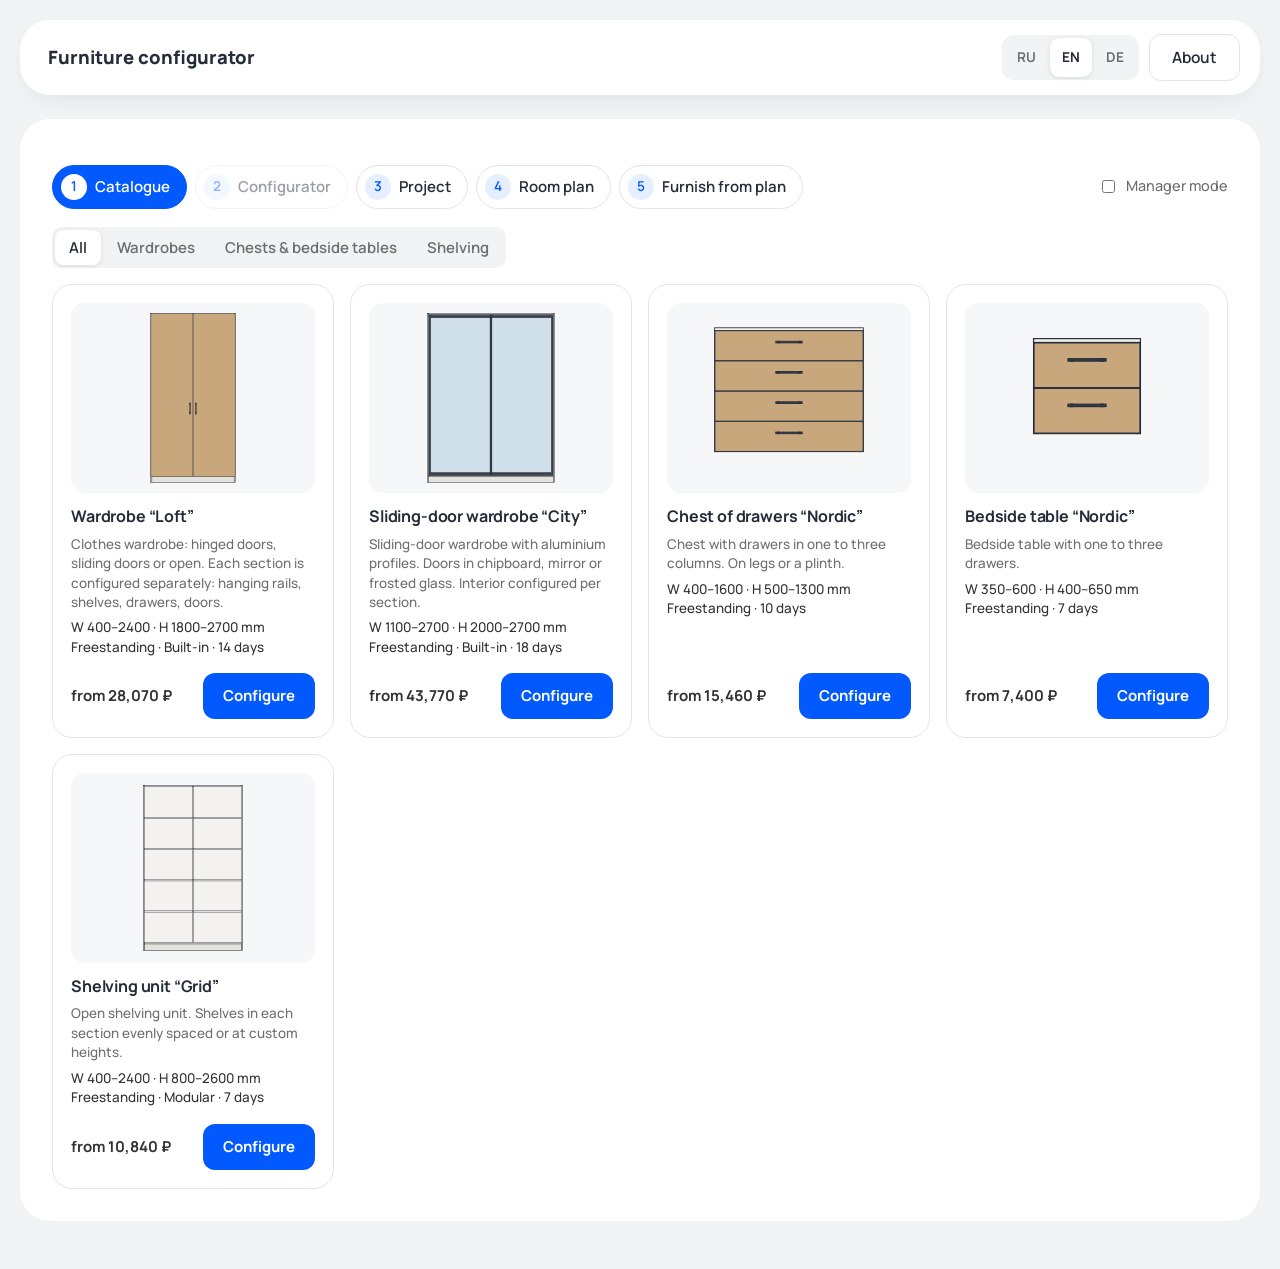
==== app.html @ e1532646 "demo: 2026-09-26" ====
<!doctype html>
<html lang="ru">
<head>
  <meta charset="utf-8" />
  <meta name="viewport" content="width=device-width, initial-scale=1" />
  <title data-t="Конструктор мебели — демо">Конструктор мебели — демо</title>
  <link rel="preconnect" href="https://fonts.googleapis.com" />
  <link rel="stylesheet" href="https://fonts.googleapis.com/css2?family=Manrope:wght@500;600;700;800&display=swap" />
  <link rel="icon" href="data:image/svg+xml,%3Csvg xmlns=%27http://www.w3.org/2000/svg%27 viewBox=%270 0 32 32%27%3E%3Crect width=%2732%27 height=%2732%27 rx=%279%27 fill=%27%23025aff%27/%3E%3Cpath d=%27M9 7h14v18H9zM16 7v18M13 15v3M19 15v3%27 fill=%27none%27 stroke=%27%23fff%27 stroke-width=%272.2%27 stroke-linecap=%27round%27/%3E%3C/svg%3E" />
  <script type="module" crossorigin src="./assets/main-Ch8WxBFP.js"></script>
  <link rel="stylesheet" crossorigin href="./assets/main-C3VaAbwR.css">
</head>
<body>
<div class="page app-page">
  <header class="bar">
    <a class="brand" href="index.html" data-t="Конструктор мебели">Конструктор мебели</a>
    <div class="bar-actions" style="margin-left:auto"><div class="lang-switch" role="group" aria-label="Язык" data-t-attr="aria-label"><button type="button" data-lang="ru" lang="ru">RU</button><button type="button" data-lang="en" lang="en">EN</button><button type="button" data-lang="de" lang="de">DE</button></div><a class="btn btn-outline" href="index.html" data-t="О продукте">О продукте</a></div>
  </header>
  <main><section class="card"><div id="furniture-builder" class="app-host"><p class="muted" data-t>Загружаем конструктор…</p></div></section></main>
</div>
</body>
</html>
---- assets/main-C3VaAbwR.css ----
:root{--bg: #f1f3f5;--surface: #ffffff;--ink: #323232;--head: #242b39;--muted: #6e6e6e;--line: #e4e4e4;--accent: #025aff;--accent-hover: #0f5eff;--accent-soft: #e6efff;--dark: #1a1a1a;--ok: #27d061;--crit: #e0443a;--font: "Manrope", "Gilroy", "Helvetica Neue", Arial, sans-serif;--r-card: 30px;--r-inner: 20px;--r-btn: 12px}*{box-sizing:border-box}html{scroll-behavior:smooth}body{margin:0;background:var(--bg);color:var(--ink);font-family:var(--font);font-size:16px;line-height:1.55;font-weight:500}.page{max-width:1240px;margin:0 auto;padding-inline:20px;padding-block:20px 48px;display:flex;flex-direction:column;gap:40px}.bar+main{margin-top:-16px}main{display:flex;flex-direction:column;gap:40px}a{color:var(--accent)}h1,h2,h3{color:var(--head);margin:0;text-wrap:balance;letter-spacing:-.01em}h1{font-size:3.4rem;line-height:1.05;font-weight:700;margin-bottom:20px}h1 .blue{color:var(--accent)}h2{font-size:2rem;font-weight:700;margin-bottom:14px}h3{font-size:1.15rem;font-weight:700;margin-bottom:8px}p{margin:0 0 10px}.muted{color:var(--muted)}.small{font-size:.85rem}.eyebrow{color:var(--accent);font-weight:700;font-size:.85rem;letter-spacing:.02em;margin:0 0 14px}.lede{max-width:56ch;color:var(--muted);font-size:1.05rem;margin:0 0 26px}.bar{background:var(--surface);border-radius:var(--r-card);padding:14px 20px 14px 28px;display:flex;align-items:center;gap:24px;position:sticky;top:12px;z-index:5;box-shadow:0 8px 30px -18px #242b3940}.brand{color:var(--head);text-decoration:none;font-weight:800;font-size:1.15rem;white-space:nowrap}.bar-links{display:flex;gap:26px;margin-inline:auto;font-size:.97rem}.bar-links a{color:var(--ink);text-decoration:none}.bar-links a:hover,.bar-links a:focus-visible{color:var(--accent)}.bar-actions{display:flex;gap:10px;align-items:center}.lang-switch{display:inline-flex;gap:2px;padding:3px;background:var(--bg);border-radius:var(--r-btn)}.lang-switch button{font:inherit;font-size:.85rem;font-weight:700;border:0;background:none;color:var(--muted);padding:9px 12px;border-radius:9px;cursor:pointer}.lang-switch button:hover{color:var(--head)}.lang-switch button:focus-visible{outline:2px solid var(--accent);outline-offset:1px}.lang-switch .on{background:var(--surface);color:var(--head);box-shadow:0 1px 4px #242b391f}.icon-btn{width:50px;height:50px;border:1px solid var(--line);border-radius:14px;display:grid;place-items:center;background:var(--surface)}.icon-btn:hover{border-color:var(--accent)}.btn{display:inline-flex;align-items:center;gap:8px;text-decoration:none;padding:14px 24px;border-radius:var(--r-btn);font-weight:600;font-size:.97rem;line-height:1.2;transition:background .15s ease,color .15s ease,border-color .15s ease}.btn-primary{background:var(--accent);color:#fff}.btn-primary:hover,.btn-primary:focus-visible{background:var(--accent-hover)}.btn-soft{background:var(--accent-soft);color:var(--accent)}.btn-soft:hover,.btn-soft:focus-visible{background:#d8e6ff}.btn-outline{background:var(--surface);color:var(--head);border:1px solid var(--line);padding:13px 22px}.btn-outline:hover,.btn-outline:focus-visible{border-color:var(--accent);color:var(--accent)}.btn-white{background:#fff;color:var(--head);padding:18px 34px;font-size:1.05rem;border-radius:16px}.btn-white:hover,.btn-white:focus-visible{color:var(--accent)}.card{background:var(--surface);border-radius:var(--r-card);padding:52px 52px 48px}.hero{display:grid;grid-template-columns:1.15fr .85fr;gap:24px;align-items:center;padding-block:56px 48px}.hero-art{display:grid;place-items:center}.hero-art .quad{width:100%;max-width:420px;height:auto}.actions{display:flex;gap:12px;flex-wrap:wrap}.sec-head p{max-width:78ch}.engine-status{display:flex;align-items:center;gap:12px;margin:16px 0 12px;font-size:.92rem;color:var(--muted);flex-wrap:wrap}.engine-status .bar-track{flex:0 0 180px;height:8px;background:var(--accent-soft);border-radius:4px;overflow:hidden}.engine-status .fill{height:100%;width:0;background:var(--accent);transition:width .4s ease;border-radius:4px}.engine-status.ready{color:#1a9a4a}.engine-status.error{color:var(--crit)}.engine-status.error .fill{background:var(--crit)}.widget-host{min-height:720px;background:var(--surface);border:1px solid var(--line);border-radius:var(--r-inner);overflow:hidden}.cart-note{margin:14px 0 0;padding:14px 18px;background:var(--accent-soft);color:var(--head);border-radius:14px;font-size:.95rem}.cart-note[hidden]{display:none}.grid{display:grid;gap:16px}.value-grid{grid-template-columns:repeat(auto-fit,minmax(280px,1fr))}.embed-grid{grid-template-columns:repeat(auto-fit,minmax(240px,1fr))}.grid article{border:1px solid var(--line);border-radius:var(--r-inner);padding:22px 24px;display:flex;flex-direction:column;gap:4px;background:var(--surface)}.grid article h3{color:var(--accent)}.grid article p{color:var(--muted);font-size:.95rem;margin:0;flex:1}.checks-list{counter-reset:c;list-style:none;margin:18px 0 0;padding:0;display:grid;grid-template-columns:repeat(auto-fit,minmax(300px,1fr));gap:12px}.checks-list li{counter-increment:c;position:relative;padding:16px 18px 16px 62px;border:1px solid var(--line);border-radius:14px;font-size:.97rem}.checks-list li:before{content:counter(c);position:absolute;left:16px;top:14px;width:32px;height:32px;border-radius:10px;background:var(--accent-soft);color:var(--accent);font-weight:700;font-size:.9rem;display:grid;place-items:center}.checks-list b{color:var(--head);font-weight:700}.shots{display:grid;grid-template-columns:repeat(auto-fit,minmax(300px,1fr));gap:16px}.shots figure{margin:0;border:1px solid var(--line);border-radius:var(--r-inner);overflow:hidden;background:var(--surface)}.shots .zoom{display:block;position:relative;cursor:zoom-in}.shots .zoom:after{content:"Открыть крупно";position:absolute;right:12px;bottom:12px;background:#242b39d1;color:#fff;font-size:.8rem;font-weight:600;padding:6px 10px;border-radius:8px;opacity:0;transition:opacity .15s}.shots .zoom:hover:after,.shots .zoom:focus-visible:after{opacity:1}.shots img{display:block;width:100%;height:auto;max-width:100%;border-bottom:1px solid var(--line)}.lightbox{position:fixed;top:0;right:0;bottom:0;left:0;z-index:50;background:#0f1117e0;display:grid;place-items:center;padding:24px;cursor:zoom-out}.lightbox[hidden]{display:none}.lightbox img{max-width:min(1400px,100%);max-height:100%;width:auto;height:auto;border-radius:14px;background:#fff;box-shadow:0 30px 80px -20px #0009;cursor:default}.lightbox-close{position:absolute;top:16px;right:20px;width:48px;height:48px;border:0;border-radius:14px;background:#fff;color:var(--head);font-size:28px;line-height:1;cursor:pointer}.lightbox-close:hover,.lightbox-close:focus-visible{color:var(--accent)}.shots figcaption{padding:14px 18px;font-size:.92rem;color:var(--muted)}.shots figcaption b{color:var(--head);font-weight:700}.dark{background:var(--dark);color:#fff;position:relative;overflow:hidden}.dark h2,.dark a{color:#fff}.dark .btn-white{color:var(--head)}.dark .btn-white:hover,.dark .btn-white:focus-visible{color:var(--accent)}.contact{display:grid;grid-template-columns:1fr auto;gap:24px 40px;align-items:center;padding-block:52px 28px}.contact-text{position:relative;max-width:46ch}.contact-text p{color:#d9dde5;font-size:1.08rem}.contact .btn-white{position:relative;justify-self:end}.swoosh{position:absolute;right:-60px;top:-40px;width:68%;height:112%;opacity:.95;pointer-events:none}.foot{grid-column:1 / -1;position:relative;display:flex;justify-content:space-between;gap:16px;flex-wrap:wrap;margin-top:36px;padding-top:22px;border-top:1px solid #333;font-size:.88rem;color:#9aa0ab}@media (max-width: 900px){.hero{grid-template-columns:1fr}.hero-art{order:-1}.hero-art .quad{max-width:260px}.bar-links{display:none}.contact{grid-template-columns:1fr}.contact .btn-white{justify-self:start}.swoosh{width:120%;right:-30%;top:auto;bottom:-20%;opacity:.5}}@media (max-width: 560px){.page{padding-inline:12px;padding-block:12px 28px;gap:20px}main{gap:20px}.bar+main{margin-top:-6px}.card{padding:26px 20px 24px;border-radius:22px}.bar{padding:10px 12px 10px 18px;border-radius:22px;top:8px;gap:12px}.bar-actions{margin-left:auto}.lang-switch button{padding:7px 9px}.btn-outline{display:none}h1{font-size:2.1rem}h2{font-size:1.5rem}.engine-status .bar-track{flex-basis:110px}.widget-host{min-height:560px}}@media (prefers-reduced-motion: reduce){html{scroll-behavior:auto}.engine-status .fill{transition:none}}.app-host{min-height:720px;margin-top:18px}.app-page{max-width:1480px}.app-page .card{padding:28px 32px 32px}.steps-list{counter-reset:c;list-style:none;margin:18px 0 0;padding:0;display:grid;grid-template-columns:repeat(auto-fit,minmax(300px,1fr));gap:12px}.steps-list li{counter-increment:c;position:relative;padding:16px 18px 16px 62px;border:1px solid var(--line);border-radius:14px;font-size:.97rem}.steps-list li:before{content:counter(c);position:absolute;left:16px;top:14px;width:32px;height:32px;border-radius:10px;background:var(--accent-soft);color:var(--accent);font-weight:700;font-size:.9rem;display:grid;place-items:center}.steps-list b{color:var(--head);font-weight:700}.hero-art .cab{width:100%;max-width:400px;height:auto}@media (max-width: 560px){.app-page .card{padding:18px 14px 20px}}.fb{--accent: #025aff;--accent-soft: #e6efff;--head: #242b39;--ink: #323232;--muted: #6e6e6e;--line: #e4e4e4;--ok: #1a9a4a;--crit: #e0443a;--warn: #b26a00;font-family:Manrope,Helvetica Neue,Arial,sans-serif;color:var(--ink);font-size:15px;line-height:1.45;font-weight:500}.fb{scroll-margin-top:110px}.fb *,.fb *:before,.fb *:after{box-sizing:border-box}.fb h2{font-size:1.35rem;margin:0 0 2px;color:var(--head)}.fb h3{font-size:1rem;margin:18px 0 8px;color:var(--head)}.fb .muted{color:var(--muted)}.fb .small{font-size:.84rem}.fb .r{text-align:right}.fb .pad{padding:24px}.fb button{font:inherit;cursor:pointer}.fb button:disabled{cursor:not-allowed;opacity:.45}.fb button:focus-visible,.fb input:focus-visible,.fb select:focus-visible,.fb summary:focus-visible{outline:2px solid var(--accent);outline-offset:2px}.fb .btn{border:0;border-radius:12px;padding:12px 20px;font-weight:700}.fb .btn.primary{background:var(--accent);color:#fff}.fb .btn.soft{background:var(--accent-soft);color:var(--accent)}.fb .link{background:none;border:0;padding:0;color:var(--accent);font-weight:600}.fb .tool{border:1px solid var(--line);background:#fff;border-radius:10px;min-width:40px;height:40px;font-weight:600;color:var(--head)}.fb .tool.wide{padding:0 14px}.fb .tool:hover:not(:disabled){border-color:var(--accent);color:var(--accent)}.fb .check{display:inline-flex;gap:8px;align-items:center;font-size:.9rem}.fb .steps{display:flex;gap:8px;flex-wrap:wrap;align-items:center;margin-bottom:18px}.fb .steps button{display:flex;align-items:center;gap:8px;border:1px solid var(--line);background:#fff;border-radius:999px;padding:8px 16px 8px 8px;font-weight:600;color:var(--head)}.fb .steps i{font-style:normal;width:26px;height:26px;border-radius:50%;background:var(--accent-soft);color:var(--accent);display:grid;place-items:center;font-size:.85rem}.fb .steps .on{border-color:var(--accent);background:var(--accent);color:#fff}.fb .steps .on i{background:#fff}.fb .role{margin-left:auto;color:var(--muted)}.fb .seg{display:inline-flex;background:#f1f3f5;border-radius:10px;padding:3px;gap:2px;flex-wrap:wrap}.fb .seg button{border:0;background:none;padding:7px 14px;border-radius:8px;font-weight:600;color:var(--muted)}.fb .seg .on{background:#fff;color:var(--head);box-shadow:0 1px 4px #242b391f}.fb .cats{margin-bottom:16px}.fb .cards{display:grid;grid-template-columns:repeat(auto-fill,minmax(250px,1fr));gap:16px}.fb .card-model{border:1px solid var(--line);border-radius:20px;padding:18px;display:flex;flex-direction:column;gap:6px;background:#fff}.fb .card-model h3{margin:6px 0 0}.fb .card-model p{margin:0}.fb .thumb{width:100%;height:190px;background:#f6f7f9;border-radius:14px}.fb .card-foot{display:flex;justify-content:space-between;align-items:center;margin-top:auto;padding-top:10px}.fb .cfg-head{display:flex;gap:16px;align-items:center;flex-wrap:wrap;margin-bottom:14px}.fb .tools{margin-left:auto;display:flex;gap:6px;flex-wrap:wrap}.fb .cfg-body{display:grid;grid-template-columns:minmax(0,1fr) 380px;gap:20px;align-items:start}.fb .stage-bar{display:flex;gap:10px;align-items:center;flex-wrap:wrap;margin-bottom:10px}.fb .stage-view{position:relative;height:520px;border-radius:20px;overflow:hidden;background:radial-gradient(120% 90% at 50% 20%,#fff,#eef1f5 70%,#e3e7ee);border:1px solid var(--line)}.fb .view3d{position:relative;width:100%;height:100%;overflow:hidden}.fb .view3d canvas{position:absolute;top:0;right:0;bottom:0;left:0;display:block;touch-action:none}.fb .scheme{width:100%;height:100%;background:#fff}.fb .notices{display:grid;gap:6px;margin-top:10px}.fb .notice{border-radius:12px;padding:10px 14px;font-size:.9rem;margin-top:10px}.fb .notices .notice{margin-top:0}.fb .notice.ok{background:#e8f8ee;color:#136b35}.fb .notice.info{background:var(--accent-soft);color:#0a3fa8}.fb .notice.warn{background:#fff4df;color:#7a4a00}.fb .notice.error{background:#fdebea;color:#a3241c;font-weight:600}.fb .tabs{display:flex;gap:4px;border-bottom:1px solid var(--line);margin:18px 0 10px}.fb .tabs button{border:0;background:none;padding:10px 14px;font-weight:700;color:var(--muted);border-bottom:2px solid transparent;margin-bottom:-1px}.fb .tabs .on{color:var(--accent);border-color:var(--accent)}.fb .scroll{overflow-x:auto}.fb .tbl{width:100%;border-collapse:collapse;font-size:.88rem;margin-bottom:14px}.fb .tbl th{text-align:left;color:var(--muted);font-weight:600;font-size:.8rem}.fb .tbl th.r{text-align:right}.fb .tbl td,.fb .tbl th{padding:7px 8px;border-bottom:1px solid var(--line);vertical-align:top}.fb .tbl .sum td{font-weight:800;font-size:1rem;color:var(--head);border-bottom:0}.fb code{font-family:ui-monospace,Menlo,monospace;font-size:.8rem;background:#f1f3f5;padding:1px 5px;border-radius:5px}.fb .panel{border:1px solid var(--line);border-radius:20px;padding:14px 16px;background:#fff;position:sticky;top:90px;max-height:calc(100vh - 110px);overflow-y:auto}.fb .search{width:100%;border:1px solid var(--line);border-radius:10px;padding:9px 12px;font:inherit;margin-bottom:6px}.fb details{border-bottom:1px solid var(--line);padding:4px 0 10px}.fb summary{font-weight:800;color:var(--head);padding:8px 0;cursor:pointer}.fb .ctl{padding:7px 0}.fb .ctl-name{font-weight:600;font-size:.9rem;margin-bottom:5px}.fb .ptabs{display:flex;width:100%;margin:10px 0 4px}.fb .ptabs button{flex:1;padding:7px 6px;font-size:.86rem}.fb .ctl.info{display:flex;justify-content:space-between;gap:10px;align-items:baseline}.fb .ctl.info .ctl-name{margin:0;color:var(--muted)}.fb .ctl.info b{color:var(--head)}.fb .mat-card{display:flex;gap:10px;align-items:center;padding:8px 10px;margin:6px 0 4px;border:1px solid var(--line);border-radius:12px}.fb .mat-card i{flex:0 0 44px;height:44px;border-radius:8px;border:1px solid rgba(0,0,0,.12)}.fb .hw-card{display:flex;justify-content:space-between;gap:10px;font-size:.82rem;padding:6px 10px;margin:-2px 0 6px;background:#f6f7f9;border-radius:9px;color:var(--muted)}.fb .hw-card b{color:var(--head);white-space:nowrap}.fb .why{font-size:.8rem;color:var(--warn);margin-top:4px}.fb .num{display:grid;grid-template-columns:36px 1fr 36px;gap:6px;align-items:center}.fb .num button{height:36px;border:1px solid var(--line);background:#fff;border-radius:9px;font-size:1.1rem;font-weight:700;color:var(--head)}.fb .num input[type=number]{height:36px;border:1px solid var(--line);border-radius:9px;text-align:center;font:inherit;font-weight:700;width:100%}.fb .num .range{grid-column:1 / -1;width:100%;accent-color:var(--accent)}.fb .num .lim{grid-column:1 / -1}.fb .opts{display:flex;flex-wrap:wrap;gap:6px}.fb .opts button{border:1px solid var(--line);background:#fff;border-radius:9px;padding:7px 12px;font-weight:600;font-size:.88rem;color:var(--head)}.fb .opts .on{border-color:var(--accent);background:var(--accent-soft);color:var(--accent)}.fb .opts button:disabled{text-decoration:line-through}.fb .swatches{display:flex;flex-wrap:wrap;gap:6px;align-items:center}.fb .swatch{width:34px;height:34px;border-radius:9px;border:2px solid transparent;padding:2px;background:none}.fb .swatch i{display:block;width:100%;height:100%;border-radius:6px;border:1px solid rgba(0,0,0,.14)}.fb .swatch.on{border-color:var(--accent)}.fb .switch{display:inline-flex;gap:8px;align-items:center;font-weight:600}.fb .switch input{width:18px;height:18px;accent-color:var(--accent)}.fb .buy{position:sticky;bottom:-14px;background:#fff;padding:12px 0 4px;display:grid;gap:10px;border-top:1px solid var(--line);margin-top:8px}.fb .total{display:flex;justify-content:space-between;align-items:baseline;gap:12px}.fb .total b{font-size:1.5rem;color:var(--head);font-weight:800}.fb .exports{display:flex;flex-wrap:wrap;gap:6px 14px;font-size:.85rem}.fb .toast{position:fixed;left:50%;bottom:28px;transform:translate(-50%);background:var(--head);color:#fff;padding:12px 20px;border-radius:12px;z-index:60}.fb .empty{text-align:center;padding:60px 20px}.fb .project-foot{display:flex;gap:16px;align-items:center;flex-wrap:wrap;justify-content:flex-end}.fb .project-foot .check{margin-right:auto}.fb .project-foot .total{flex-direction:column;align-items:flex-end;gap:0}.fb .qty{width:64px;height:34px;border:1px solid var(--line);border-radius:9px;text-align:center;font:inherit}.fb .room{display:grid;grid-template-columns:300px minmax(0,1fr);gap:20px;align-items:start}.fb .room-side{display:grid;gap:8px}.fb .room-side h3:first-child{margin-top:0}.fb .row2{display:grid;grid-template-columns:1fr 1fr;gap:8px;align-items:end}.fb .room-side label{display:grid;gap:4px;font-size:.82rem;color:var(--muted)}.fb .room-side input[type=number],.fb .room-side select{height:36px;border:1px solid var(--line);border-radius:9px;padding:0 8px;font:inherit;width:100%;background:#fff}.fb .el{display:grid;grid-template-columns:auto 1fr auto;gap:6px 8px;align-items:center;font-size:.88rem}.fb .el input[type=range]{grid-column:1 / -1;accent-color:var(--accent)}.fb .plan{width:100%;max-height:640px;background:#f6f7f9;border-radius:20px;border:1px solid var(--line);touch-action:none;-webkit-user-select:none;user-select:none}.fb .file{cursor:pointer;display:inline-block}.fb .file input{position:absolute;width:1px;height:1px;opacity:0;pointer-events:none}.fb .file:focus-within{outline:2px solid var(--accent);outline-offset:2px}.fb .kit-start{display:flex;gap:12px;justify-content:center;flex-wrap:wrap;margin:20px 0 14px}.fb .kit-head{display:flex;gap:16px;align-items:center;justify-content:space-between;flex-wrap:wrap;margin-bottom:16px}.fb .kit-items{display:grid;grid-template-columns:minmax(0,1fr) 400px;gap:20px;align-items:start}.fb .kit-plan{position:relative;border:1px solid var(--line);border-radius:20px;overflow:hidden;background:#fff;cursor:crosshair;line-height:0}.fb .kit-plan img{width:100%;height:auto;display:block}.fb .mark{position:absolute;transform:translate(-50%,-50%);width:26px;height:26px;border-radius:50%;border:2px solid #fff;background:var(--accent);color:#fff;font-size:.75rem;font-weight:800;padding:0;line-height:1;box-shadow:0 1px 5px #242b3959}.fb .mark.on{background:var(--head);transform:translate(-50%,-50%) scale(1.25);z-index:2}.fb .kit-list h3{margin-top:0}.fb .kit-row{display:grid;grid-template-columns:26px minmax(0,1.3fr) minmax(0,1fr) 56px 20px;gap:6px;align-items:center;padding:5px 6px;border-radius:10px;border:1px solid transparent}.fb .kit-row.on{border-color:var(--accent);background:var(--accent-soft)}.fb .kit-row i{font-style:normal;width:24px;height:24px;border-radius:50%;background:var(--accent-soft);color:var(--accent);display:grid;place-items:center;font-size:.75rem;font-weight:800}.fb .kit-row select,.fb .kit-row input,.fb .kit-sizes input,.fb .kit-lines select{height:34px;border:1px solid var(--line);border-radius:9px;padding:0 8px;font:inherit;font-size:.88rem;background:#fff;width:100%;min-width:0}.fb .kit-row .qty{width:100%;padding:0 4px}.fb .kit-row .link{font-size:1.2rem;line-height:1}.fb .kit-sizes input{width:120px}.fb .kit-lines select{min-width:260px;max-width:460px}.fb .kit-lines td,.fb .kit-sizes td{vertical-align:middle}.fb .kit-actions{display:flex;gap:10px;justify-content:flex-end;flex-wrap:wrap;margin-top:14px}.fb .kit-catalog{display:flex;gap:8px 18px;flex-wrap:wrap;align-items:center;font-size:.9rem;padding:10px 14px;border:1px solid var(--line);border-radius:12px}.fb .kit-tabs{display:grid;grid-template-columns:repeat(auto-fit,minmax(180px,1fr));gap:10px;margin:16px 0 10px}.fb .kit-tabs button{display:grid;gap:2px;text-align:left;border:1px solid var(--line);background:#fff;border-radius:14px;padding:12px 14px;color:var(--head)}.fb .kit-tabs button span{font-weight:800;font-size:1.15rem}.fb .kit-tabs button span.small{font-weight:500;font-size:.8rem;color:var(--muted)}.fb .kit-tabs .on{border-color:var(--accent);background:var(--accent-soft)}.fb .kit-lines td.r{white-space:nowrap}.fb .kit-photo{position:relative;display:grid;place-items:center;width:96px;height:72px;padding:0;border:1px solid var(--line);border-radius:10px;background:#fff;overflow:hidden;cursor:zoom-in}.fb .kit-photo.is-3d{background:linear-gradient(#f7f8fa,#eceef2)}.fb .kit-photo.empty{cursor:default;background:#f7f8fa}.fb .kit-photo img{width:100%;height:100%;object-fit:contain;display:block}.fb .kit-photo i{position:absolute;right:4px;bottom:4px;font-style:normal;font-size:.62rem;font-weight:800;line-height:1;padding:3px 4px;border-radius:5px;background:#242b39b8;color:#fff}.fb .kit-photo:hover:not(:disabled){border-color:var(--accent)}.fb .kit-lightbox{position:fixed;top:0;right:0;bottom:0;left:0;z-index:1000;display:grid;place-items:center;padding:16px;background:#14182199}.fb .kit-lightbox figure{margin:0;width:min(720px,100%);max-height:calc(100vh - 32px);overflow:auto;background:#fff;border-radius:18px;padding:14px;display:grid;gap:10px}.fb .kit-lightbox img{width:100%;max-height:70vh;object-fit:contain;border-radius:12px;background:linear-gradient(#f7f8fa,#eceef2)}.fb .kit-lightbox figcaption{display:grid;gap:2px}.fb .kit-lightbox .link{justify-self:end}@media (max-width: 980px){.fb .cfg-body,.fb .room,.fb .kit-items{grid-template-columns:minmax(0,1fr)}.fb .panel{position:static;max-height:none}.fb .stage-view{height:380px}.fb .role,.fb .tools{margin-left:0}}@media (prefers-reduced-motion: reduce){.fb *{transition:none!important}}
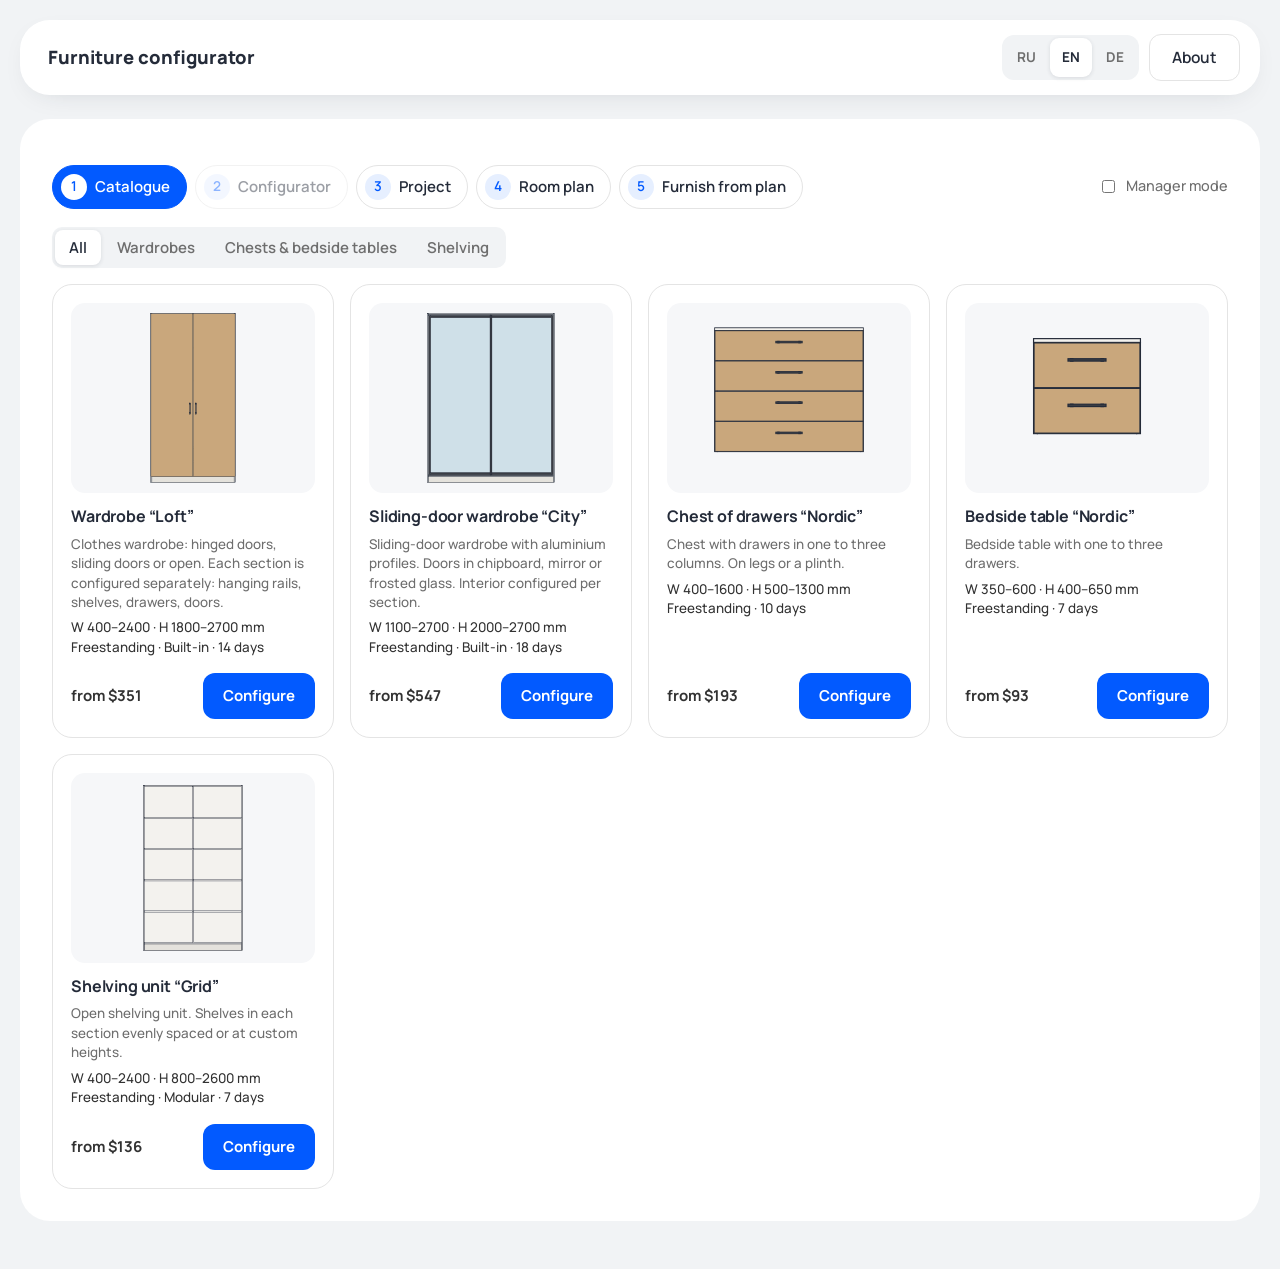
==== commit f748dd17: "demo: 2026-10-08" ====
--- a/app.html
+++ b/app.html
@@ -7,7 +7,7 @@
   <link rel="preconnect" href="https://fonts.googleapis.com" />
   <link rel="stylesheet" href="https://fonts.googleapis.com/css2?family=Manrope:wght@500;600;700;800&display=swap" />
   <link rel="icon" href="data:image/svg+xml,%3Csvg xmlns=%27http://www.w3.org/2000/svg%27 viewBox=%270 0 32 32%27%3E%3Crect width=%2732%27 height=%2732%27 rx=%279%27 fill=%27%23025aff%27/%3E%3Cpath d=%27M9 7h14v18H9zM16 7v18M13 15v3M19 15v3%27 fill=%27none%27 stroke=%27%23fff%27 stroke-width=%272.2%27 stroke-linecap=%27round%27/%3E%3C/svg%3E" />
-  <script type="module" crossorigin src="./assets/main-Ch8WxBFP.js"></script>
+  <script type="module" crossorigin src="./assets/main-C-aB2QY3.js"></script>
   <link rel="stylesheet" crossorigin href="./assets/main-C3VaAbwR.css">
 </head>
 <body>
